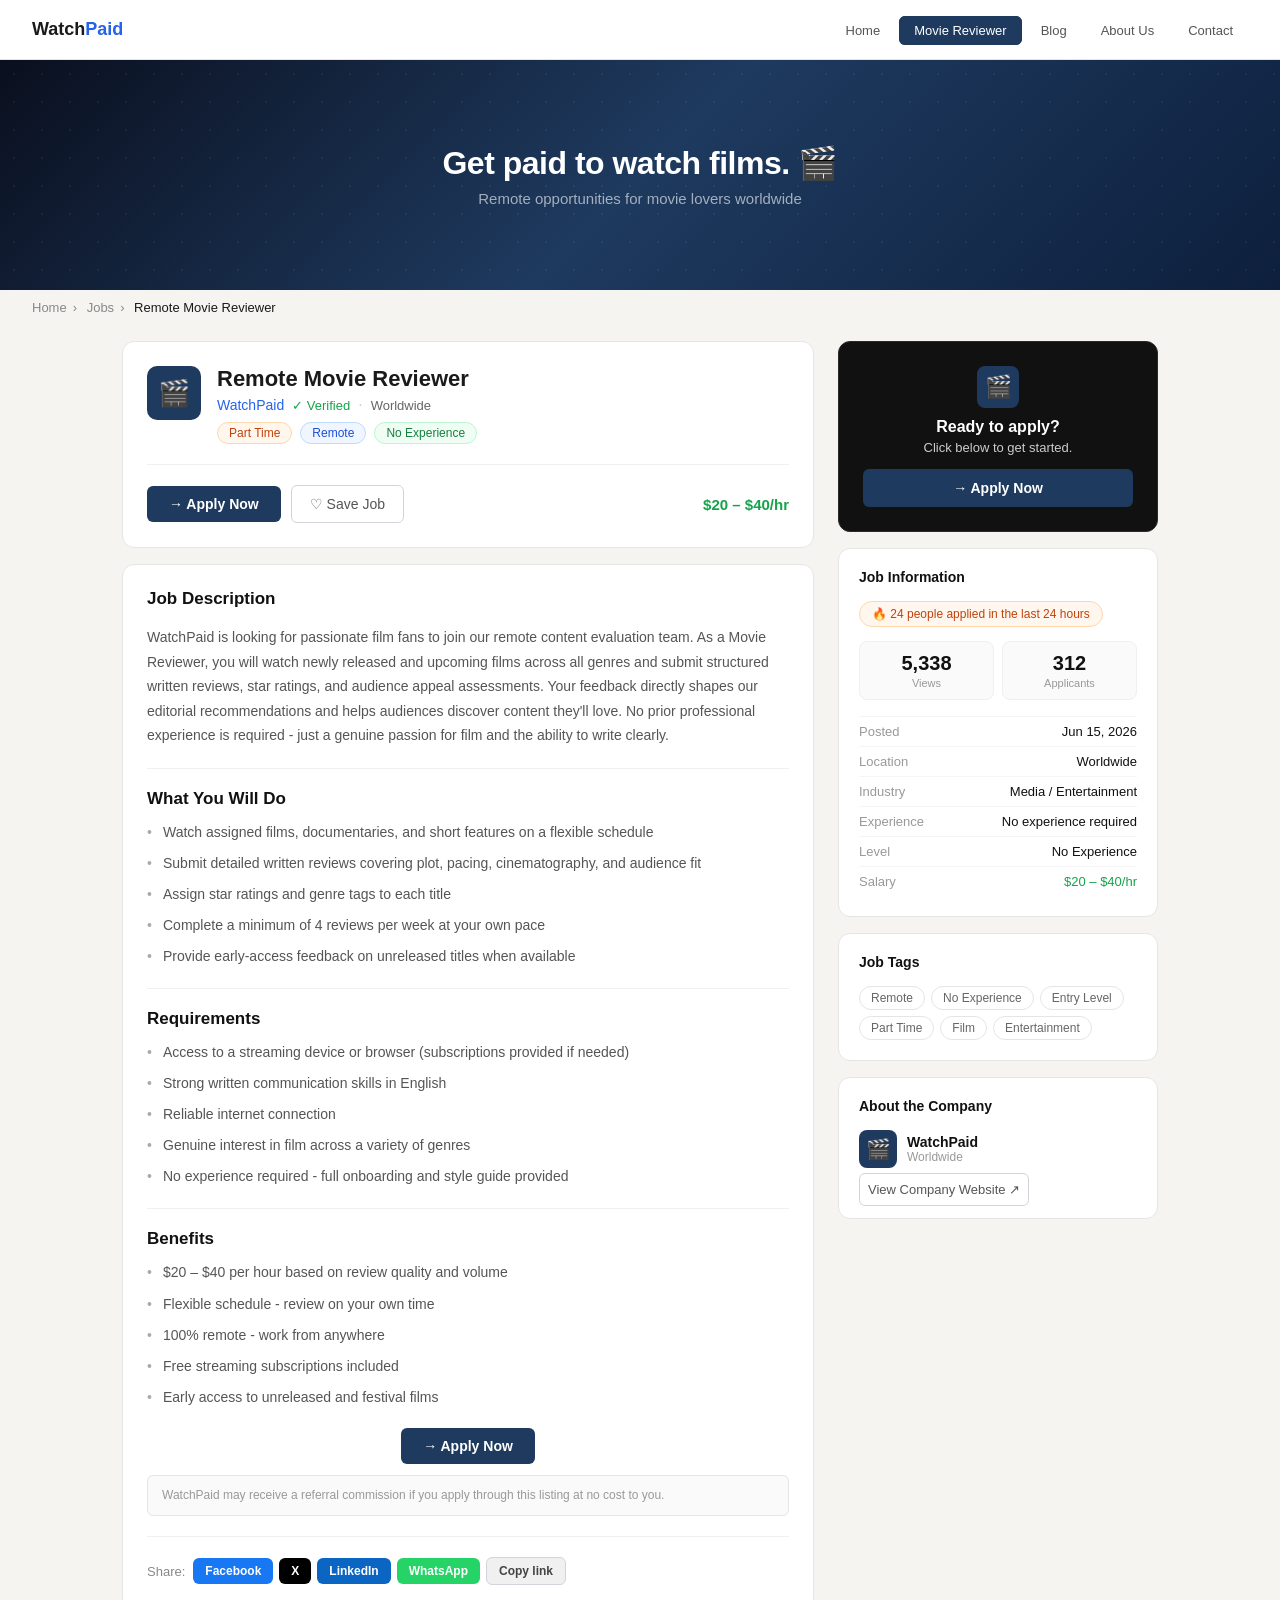
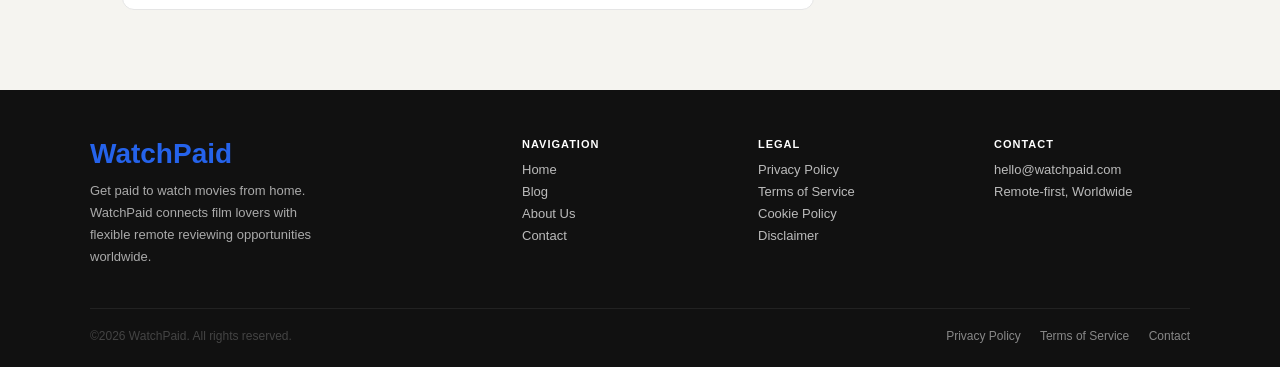
==== index.html @ 7e365a40 "Add files via upload" ====
<!DOCTYPE html>
<html lang="en">
<head>
<meta charset="UTF-8">
<meta name="viewport" content="width=device-width, initial-scale=1.0">
<title>Remote Movie Reviewer – WatchPaid</title>
<style>
  *{box-sizing:border-box;margin:0;padding:0}
  body{font-family:-apple-system,BlinkMacSystemFont,'Segoe UI',sans-serif;background:#f5f4f0;color:#1a1a1a}

  .navbar{background:#fff;border-bottom:1px solid #e5e5e5;padding:0 2rem;display:flex;align-items:center;justify-content:space-between;height:60px;position:sticky;top:0;z-index:100}
  .logo{font-size:18px;font-weight:600;color:#1a1a1a;text-decoration:none}.logo span{color:#2563eb}
  .nav-links{display:flex;gap:4px;list-style:none}
  .nav-links a{font-size:13px;color:#555;text-decoration:none;padding:6px 14px;border-radius:6px;border:1px solid transparent;transition:all 0.15s;font-weight:500}
  .nav-links a:hover{background:#f5f5f5;border-color:#e5e5e5;color:#111}
  .nav-links a.active{background:#fff;border-color:#e5e5e5;color:#1e3a5f;font-weight:600;box-shadow:0 1px 3px rgba(0,0,0,0.08)}
  .nav-links a.featured-tab{background:#1e3a5f;color:#fff;border-color:#1e3a5f}
  .nav-links a.featured-tab:hover{background:#162d4a;border-color:#162d4a;color:#fff}
  .hamburger{display:none;flex-direction:column;gap:5px;cursor:pointer;padding:4px;background:none;border:none;-webkit-appearance:none;appearance:none}
  .hamburger span{display:block;width:22px;height:2px;background:#1a1a1a;border-radius:2px;transition:all 0.25s}
  .hamburger.open span:nth-child(1){transform:translateY(7px) rotate(45deg)}
  .hamburger.open span:nth-child(2){opacity:0}
  .hamburger.open span:nth-child(3){transform:translateY(-7px) rotate(-45deg)}
  .mobile-menu{display:none;position:fixed;top:60px;left:0;right:0;background:#fff;border-bottom:1px solid #e5e5e5;z-index:99;padding:1rem 1.5rem;flex-direction:column;box-shadow:0 4px 12px rgba(0,0,0,0.1)}
  .mobile-menu a{font-size:15px;color:#333;text-decoration:none;padding:12px 0;border-bottom:1px solid #f5f5f5;display:block}
  .mobile-menu a:last-child{border-bottom:none}
  .mobile-menu a.active{color:#2563eb}
  .mobile-menu a.featured-tab{color:#1e3a5f;font-weight:600}
  .nav-btns{display:flex;gap:8px}
  .btn-outline{border:1px solid #d1d5db;background:#fff;padding:7px 16px;border-radius:6px;font-size:13px;cursor:pointer;color:#374151}
  .btn-outline:hover{background:#f9fafb}
  .btn-blue{background:#2563eb;color:#fff;border:none;padding:7px 16px;border-radius:6px;font-size:13px;cursor:pointer}
  .btn-blue:hover{background:#1d4ed8}

  .hero{background:linear-gradient(135deg,#0a0f1e 0%,#1e3a5f 50%,#0d1f3c 100%);height:230px;display:flex;align-items:center;justify-content:center;position:relative;overflow:hidden}
  .hero-content{text-align:center;position:relative;z-index:1}
  .hero-tagline{font-size:32px;font-weight:700;color:#fff;letter-spacing:-0.5px;margin-bottom:8px}
  .hero-sub{font-size:15px;color:rgba(255,255,255,0.6);font-weight:400}
  .hero-dots{position:absolute;inset:0;background-image:radial-gradient(rgba(255,255,255,0.05) 1px,transparent 1px);background-size:28px 28px}

  .breadcrumb{padding:10px 2rem;font-size:13px;color:#888}
  .breadcrumb a{color:#888;text-decoration:none}
  .breadcrumb a:hover{color:#1a1a1a}
  .breadcrumb .sep{margin:0 6px}
  .breadcrumb .current{color:#1a1a1a;font-weight:500}

  .main{display:grid;grid-template-columns:1fr 320px;gap:1.5rem;max-width:1100px;margin:0 auto;padding:1rem 2rem 4rem;align-items:start}

  .card{background:#fff;border-radius:12px;border:1px solid #e5e5e5;padding:1.5rem;margin-bottom:1rem}

  .job-header{display:flex;align-items:flex-start;gap:1rem;margin-bottom:1.25rem}
  .co-logo{width:54px;height:54px;border-radius:10px;background:#1e3a5f;display:flex;align-items:center;justify-content:center;font-size:26px;flex-shrink:0}
  .job-title{font-size:22px;font-weight:600;margin-bottom:4px}
  .job-meta{display:flex;align-items:center;flex-wrap:wrap;gap:4px;margin-bottom:8px}
  .company-link{color:#2563eb;font-size:14px;font-weight:500;text-decoration:none}
  .company-link:hover{text-decoration:underline}
  .verified{color:#16a34a;font-size:13px;margin-left:4px}
  .dot{color:#ccc;margin:0 4px}
  .location-text{color:#666;font-size:13px}
  .tags{display:flex;gap:8px;flex-wrap:wrap;margin-top:6px}
  .tag{padding:3px 11px;border-radius:20px;font-size:12px;border:1px solid;font-weight:500}
  .tag-orange{color:#c2410c;border-color:#fed7aa;background:#fff7ed}
  .tag-blue{color:#1d4ed8;border-color:#bfdbfe;background:#eff6ff}
  .tag-green{color:#15803d;border-color:#bbf7d0;background:#f0fdf4}

  .job-actions{display:flex;align-items:center;gap:10px;flex-wrap:wrap;padding-top:1.25rem;border-top:1px solid #f0f0f0}
  .btn-apply{background:#1e3a5f;color:#fff;border:none;padding:10px 22px;border-radius:6px;font-size:14px;font-weight:600;cursor:pointer}
  .btn-apply:hover{background:#162d4a}
  .btn-save{background:#fff;border:1px solid #d1d5db;padding:10px 18px;border-radius:6px;font-size:14px;cursor:pointer;color:#555}
  .btn-save:hover{background:#f9fafb}
  .salary{margin-left:auto;color:#16a34a;font-weight:600;font-size:15px}

  .content-section{border-top:1px solid #f0f0f0;padding-top:1.25rem;margin-top:1.25rem}
  .content-section h2{font-size:17px;font-weight:600;margin-bottom:0.75rem;color:#111}
  .content-section p{font-size:14px;color:#555;line-height:1.75}
  .content-section ul{list-style:none;padding:0}
  .content-section ul li{font-size:14px;color:#555;margin-bottom:8px;line-height:1.65;padding-left:16px;position:relative}
  .content-section ul li::before{content:"•";position:absolute;left:0;color:#aaa}

  .affiliate-note{background:#fafafa;border:1px solid #e5e5e5;border-radius:6px;padding:10px 14px;font-size:12px;color:#999;margin-top:1.25rem;line-height:1.6}

  .share-row{display:flex;align-items:center;gap:6px;margin-top:1.25rem;padding-top:1.25rem;border-top:1px solid #f0f0f0;flex-wrap:wrap}
  .share-label{font-size:13px;color:#888;margin-right:2px}
  .share-btn{padding:6px 12px;border-radius:6px;font-size:12px;font-weight:600;text-decoration:none;border:none;cursor:pointer;white-space:nowrap}
  .share-facebook{background:#1877f2;color:#fff}
  .share-facebook:hover{background:#1664d8}
  .share-x{background:#000;color:#fff}
  .share-x:hover{background:#222}
  .share-linkedin{background:#0a66c2;color:#fff}
  .share-linkedin:hover{background:#0958a8}
  .share-whatsapp{background:#25d366;color:#fff}
  .share-whatsapp:hover{background:#1eb855}
  .share-copy{background:#f0f0f0;color:#444;border:1px solid #d1d5db}
  .share-copy:hover{background:#e5e5e5}

  .sidebar-apply{background:#111;border-radius:12px;border:1px solid #2a2a2a;padding:1.5rem;text-align:center;margin-bottom:1rem}
  .sidebar-logo{width:42px;height:42px;border-radius:8px;background:#1e3a5f;display:flex;align-items:center;justify-content:center;font-size:22px;margin:0 auto 10px}
  .sidebar-apply h3{color:#fff;font-size:16px;font-weight:600;margin-bottom:4px}
  .sidebar-apply p{color:#ccc;font-size:13px;margin-bottom:4px}
  .sidebar-apply-btn{background:#1e3a5f;color:#fff;border:none;width:100%;padding:11px;border-radius:6px;font-size:14px;font-weight:600;cursor:pointer;margin-top:0.875rem;display:block;text-decoration:none;text-align:center;box-sizing:border-box}
  .sidebar-apply-btn:hover{background:#162d4a}

  .sidebar-card{background:#fff;border-radius:12px;border:1px solid #e5e5e5;padding:1.25rem;margin-bottom:1rem}
  .sidebar-card-title{font-size:14px;font-weight:600;margin-bottom:1rem;color:#111}

  .hot-badge{display:inline-flex;align-items:center;gap:5px;background:#fff7ed;border:1px solid #fed7aa;border-radius:20px;padding:5px 12px;font-size:12px;color:#c2410c;font-weight:500;margin-bottom:0.875rem}
  .stat-row{display:grid;grid-template-columns:1fr 1fr;gap:8px;margin-bottom:1rem}
  .stat-box{text-align:center;padding:10px 8px;border:1px solid #f0f0f0;border-radius:8px;background:#fafafa}
  .stat-box .num{font-size:20px;font-weight:600;color:#111}
  .stat-box .lbl{font-size:11px;color:#999;margin-top:2px}

  .info-row{display:flex;justify-content:space-between;align-items:center;padding:7px 0;border-top:1px solid #f5f5f5;font-size:13px;gap:8px}
  .info-label{color:#999;white-space:nowrap}
  .info-value{font-weight:500;font-size:13px;text-align:right;color:#111}
  .info-value.green{color:#16a34a}

  .tag-list{display:flex;flex-wrap:wrap;gap:6px}
  .tag-sm{padding:4px 11px;border-radius:20px;font-size:12px;border:1px solid #e5e5e5;color:#666;background:#fff}

  .company-row{display:flex;align-items:center;gap:10px;margin-bottom:12px}
  .co-logo-sm{width:38px;height:38px;background:#1e3a5f;border-radius:8px;display:flex;align-items:center;justify-content:center;font-size:20px}
  .co-name{font-size:14px;font-weight:600;color:#111}
  .co-loc{font-size:12px;color:#999}
  .view-profile{width:100%;padding:8px;border:1px solid #d1d5db;background:#fff;border-radius:6px;font-size:13px;cursor:pointer;color:#555}
  .view-profile:hover{background:#f9fafb}

  .footer{background:#111;color:#aaa;padding:3rem 2rem 1.5rem}
  .footer-inner{max-width:1100px;margin:0 auto}
  .footer-grid{display:grid;grid-template-columns:2fr 1fr 1fr 1fr;gap:2.5rem;margin-bottom:2.5rem}
  .footer-logo{color:#2563eb;font-size:28px;font-weight:700;margin-bottom:10px}
  .footer-desc{font-size:13px;line-height:1.7;max-width:240px;color:#aaa}
  .footer-col h4{font-size:11px;font-weight:600;letter-spacing:1px;color:#fff;margin-bottom:12px;text-transform:uppercase}
  .footer-col a{display:block;font-size:13px;color:#bbb;text-decoration:none;margin-bottom:7px}
  .footer-col a:hover{color:#aaa}
  .footer-col span{display:block;font-size:13px;color:#bbb;margin-bottom:7px}
  .footer-bottom{border-top:1px solid #222;padding-top:1.25rem;display:flex;justify-content:space-between;align-items:center;font-size:12px;color:#444;flex-wrap:wrap;gap:8px}
  .footer-bottom a{color:#888;text-decoration:none;margin-left:1rem}
  .footer-bottom a:hover{color:#888}

  

  @media(max-width:768px){
    .navbar{padding:0 1rem}
    .nav-links{display:none}
    .hamburger{display:flex}
    .mobile-menu.open{display:flex}
    .navbar{padding:0 1rem}
            .hero{height:180px}
    .hero-tagline{font-size:22px}
    .hero-sub{font-size:13px}
    .breadcrumb{padding:8px 1rem;font-size:12px}
    .main{grid-template-columns:1fr;padding:0.75rem 1rem 3rem}
    .card{padding:1.1rem;border-radius:10px}
    .co-logo{width:44px;height:44px;font-size:22px}
    .job-title{font-size:18px}
    .job-actions{flex-direction:column;align-items:stretch;gap:8px}
    .btn-apply{width:100%;text-align:center;padding:12px;font-size:15px}
    .btn-save{width:100%;text-align:center;padding:12px}
    .salary{margin-left:0;text-align:center;font-size:14px}
    .share-row{flex-wrap:wrap;gap:6px}
    .sidebar-apply-btn{padding:13px;font-size:15px}
    .footer{padding:2rem 1rem 1rem}
    .footer-grid{grid-template-columns:1fr;gap:1.5rem}
    .footer-desc{max-width:100%}
    .footer-bottom{flex-direction:column;align-items:flex-start;gap:6px}
    .footer-bottom a{margin-left:0;margin-right:1rem}
    .geo-btns{width:100%;display:flex;gap:8px}
    .geo-btn{flex:1;text-align:center}
  }
  a.btn-apply,a.btn-save,a.btn-blue,a.btn-outline,a.sidebar-apply-btn,a.view-profile,a.share-btn,a.cat-card,a.job-card,a.blog-card,a.cta-box a{text-decoration:none}
</style>
<link rel="icon" href="data:image/svg+xml,<svg xmlns=%22http://www.w3.org/2000/svg%22 viewBox=%220 0 100 100%22><text y=%22.9em%22 font-size=%2290%22>💼</text></svg>">
</head>
<body>

<nav class="navbar">
  <a class="logo" href="movie-reviewer-job.html">Watch<span>Paid</span></a>
  <ul class="nav-links">
    <li><a href="movie-reviewer-job.html">Home</a></li>
    <li><a href="movie-reviewer-job.html" class="featured-tab">Movie Reviewer</a></li>
    <li><a href="blog.html">Blog</a></li>
    <li><a href="about.html">About Us</a></li>
    <li><a href="contact.html">Contact</a></li>
  </ul>
  <button class="hamburger" id="hamburger" aria-label="Menu">
    <span></span><span></span><span></span>
  </button>
</nav>
<div class="mobile-menu" id="mobile-menu">
  <a href="movie-reviewer-job.html">Home</a>
  <a href="movie-reviewer-job.html" class="featured-tab">Movie Reviewer</a>
  <a href="blog.html">Blog</a>
  <a href="about.html">About Us</a>
  <a href="contact.html">Contact</a>
</div>
<div class="hero">
  <div class="hero-dots"></div>
  <div class="hero-content">
    <div class="hero-tagline">Get paid to watch films. 🎬</div>
    <div class="hero-sub">Remote opportunities for movie lovers worldwide</div>
  </div>
</div>

<div class="breadcrumb">
  <a href="movie-reviewer-job.html">Home</a><span class="sep">›</span>
  <a href="movie-reviewer-job.html">Jobs</a><span class="sep">›</span>
  <span class="current">Remote Movie Reviewer</span>
</div>

<div class="main">

  <div>
    <div class="card">
      <div class="job-header">
        <div class="co-logo">🎬</div>
        <div>
          <div class="job-title">Remote Movie Reviewer</div>
          <div class="job-meta">
            <a href="https://jobs.best-jobs-online.com/" target="_blank" class="company-link">WatchPaid</a>
            <span class="verified">&#10003; Verified</span>
            <span class="dot">·</span>
            <span class="location-text" id="loc-main">Worldwide</span>
          </div>
          <div class="tags">
            <span class="tag tag-orange">Part Time</span>
            <span class="tag tag-blue">Remote</span>
            <span class="tag tag-green">No Experience</span>
          </div>
        </div>
      </div>
      <div class="job-actions">
        <a href="#" onclick="handleApply(event)" class="btn-apply">&#8594; Apply Now</a>
        <button class="btn-save" id="save-btn" onclick="this.innerHTML='&#10003; Saved';this.style.color='#16a34a';this.style.borderColor='#16a34a';this.disabled=true">&#9825; Save Job</button>
        <span class="salary" data-low="20" data-high="40">$20 – $40/hr</span>
      </div>
    </div>

    <div class="card">
      <h2 style="font-size:17px;font-weight:600;color:#111;margin-bottom:1rem">Job Description</h2>
      <p style="font-size:14px;color:#555;line-height:1.75">WatchPaid is looking for passionate film fans to join our remote content evaluation team. As a Movie Reviewer, you will watch newly released and upcoming films across all genres and submit structured written reviews, star ratings, and audience appeal assessments. Your feedback directly shapes our editorial recommendations and helps audiences discover content they'll love. No prior professional experience is required - just a genuine passion for film and the ability to write clearly.</p>

      <div class="content-section">
        <h2>What You Will Do</h2>
        <ul>
          <li>Watch assigned films, documentaries, and short features on a flexible schedule</li>
          <li>Submit detailed written reviews covering plot, pacing, cinematography, and audience fit</li>
          <li>Assign star ratings and genre tags to each title</li>
          <li>Complete a minimum of 4 reviews per week at your own pace</li>
          <li>Provide early-access feedback on unreleased titles when available</li>
        </ul>
      </div>

      <div class="content-section">
        <h2>Requirements</h2>
        <ul>
          <li>Access to a streaming device or browser (subscriptions provided if needed)</li>
          <li>Strong written communication skills in English</li>
          <li>Reliable internet connection</li>
          <li>Genuine interest in film across a variety of genres</li>
          <li>No experience required - full onboarding and style guide provided</li>
        </ul>
      </div>

      <div class="content-section">
        <h2>Benefits</h2>
        <ul>
          <li data-salary-text="true">$20 – $40 per hour based on review quality and volume</li>
          <li>Flexible schedule - review on your own time</li>
          <li>100% remote - work from anywhere</li>
          <li>Free streaming subscriptions included</li>
          <li>Early access to unreleased and festival films</li>
        </ul>
      </div>

      <div style="text-align:center;margin-top:1.75rem">
        <a href="#" onclick="handleApply(event)" class="btn-apply">&#8594; Apply Now</a>
      </div>

      <div class="affiliate-note">WatchPaid may receive a referral commission if you apply through this listing at no cost to you.</div>

      <div class="share-row">
        <span class="share-label">Share:</span>
        <a class="share-btn share-facebook" href="https://www.facebook.com/sharer/sharer.php?u=https://watchpaid.com/movie-reviewer-job.html" target="_blank">Facebook</a>
        <a class="share-btn share-x" href="https://twitter.com/intent/tweet?url=https://watchpaid.com/movie-reviewer-job.html" target="_blank">X</a>
        <a class="share-btn share-linkedin" href="https://www.linkedin.com/sharing/share-offsite/?url=https://watchpaid.com/movie-reviewer-job.html" target="_blank">LinkedIn</a>
        <a class="share-btn share-whatsapp" href="https://wa.me/?text=Check+out+this+remote+movie+reviewer+job%20https://watchpaid.com/movie-reviewer-job.html" target="_blank">WhatsApp</a>
        <a class="share-btn share-copy" href="#" id="copy-btn">Copy link</a>
      </div>
    </div>
  </div>

  <div>
    <div class="sidebar-apply">
      <div class="sidebar-logo">🎬</div>
      <h3>Ready to apply?</h3>
      <p>Click below to get started.</p>
      <a href="#" onclick="handleApply(event)" class="sidebar-apply-btn">&#8594; Apply Now</a>
    </div>

    <div class="sidebar-card">
      <div class="sidebar-card-title">Job Information</div>
      <div class="hot-badge">🔥 24 people applied in the last 24 hours</div>
      <div class="stat-row">
        <div class="stat-box"><div class="num" id="stat-views">0</div><div class="lbl">Views</div></div>
        <div class="stat-box"><div class="num" id="stat-applicants">0</div><div class="lbl">Applicants</div></div>
      </div>
      <div class="info-row">
        <span class="info-label">Posted</span>
        <span class="info-value">Jun 15, 2026</span>
      </div>
      <div class="info-row">
        <span class="info-label">Location</span>
        <span class="info-value" id="loc-sidebar">Worldwide</span>
      </div>
      <div class="info-row">
        <span class="info-label">Industry</span>
        <span class="info-value">Media / Entertainment</span>
      </div>
      <div class="info-row">
        <span class="info-label">Experience</span>
        <span class="info-value">No experience required</span>
      </div>
      <div class="info-row">
        <span class="info-label">Level</span>
        <span class="info-value">No Experience</span>
      </div>
      <div class="info-row">
        <span class="info-label">Salary</span>
        <span class="info-value green" data-low="20" data-high="40">$20 – $40/hr</span>
      </div>
    </div>

    <div class="sidebar-card">
      <div class="sidebar-card-title">Job Tags</div>
      <div class="tag-list">
        <span class="tag-sm">Remote</span>
        <span class="tag-sm">No Experience</span>
        <span class="tag-sm">Entry Level</span>
        <span class="tag-sm">Part Time</span>
        <span class="tag-sm">Film</span>
        <span class="tag-sm">Entertainment</span>
      </div>
    </div>

    <div class="sidebar-card">
      <div class="sidebar-card-title">About the Company</div>
      <div class="company-row">
        <div class="co-logo-sm">🎬</div>
        <div>
          <div class="co-name">WatchPaid</div>
          <div class="co-loc" id="loc-company">Worldwide</div>
        </div>
      </div>
      <a href="https://jobs.best-jobs-online.com/" target="_blank" class="view-profile">View Company Website &#8599;</a>
    </div>
  </div>

</div>

<footer class="footer">
  <div class="footer-inner">
    <div class="footer-grid">
      <div>
        <div class="footer-logo">Watch<span style="color:#2563eb">Paid</span></div>
        <p class="footer-desc">Get paid to watch movies from home. WatchPaid connects film lovers with flexible remote reviewing opportunities worldwide.</p>
      </div>
      <div class="footer-col">
        <h4>Navigation</h4>
        <a href="movie-reviewer-job.html">Home</a>
              <a href="blog.html">Blog</a>
        <a href="about.html">About Us</a>
        <a href="contact.html">Contact</a>
      </div>
      <div class="footer-col">
        <h4>Legal</h4>
        <a href="privacy-policy.html">Privacy Policy</a>
        <a href="terms.html">Terms of Service</a>
        <a href="cookies.html">Cookie Policy</a>
        <a href="disclaimer.html">Disclaimer</a>
      </div>
      <div class="footer-col">
        <h4>Contact</h4>
        <a href="mailto:hello@watchpaid.com">hello@watchpaid.com</a>
        <span>Remote-first, Worldwide</span>
      </div>
    </div>
    <div class="footer-bottom">
      <span>&copy;2026 WatchPaid. All rights reserved.</span>
      <div>
        <a href="privacy-policy.html">Privacy Policy</a>
        <a href="terms.html">Terms of Service</a>
        <a href="contact.html">Contact</a>
      </div>
    </div>
  </div>
</footer>

</div>

<script>
const currencyMap = {
  US:'USD',CA:'CAD',GB:'GBP',AU:'AUD',NZ:'NZD',
  DE:'EUR',FR:'EUR',IT:'EUR',ES:'EUR',NL:'EUR',BE:'EUR',PT:'EUR',
  AT:'EUR',IE:'EUR',FI:'EUR',GR:'EUR',SK:'EUR',SI:'EUR',LV:'EUR',
  LT:'EUR',EE:'EUR',LU:'EUR',MT:'EUR',CY:'EUR',
  JP:'JPY',CN:'CNY',IN:'INR',BR:'BRL',MX:'MXN',KR:'KRW',
  SG:'SGD',HK:'HKD',CH:'CHF',SE:'SEK',NO:'NOK',DK:'DKK',
  PL:'PLN',CZ:'CZK',HU:'HUF',RO:'RON',ZA:'ZAR',AE:'AED',
  SA:'SAR',NG:'NGN',KE:'KES',PH:'PHP',MY:'MYR',TH:'THB',
  ID:'IDR',PK:'PKR',BD:'BDT',EG:'EGP',AR:'ARS',CL:'CLP',
  CO:'COP',PE:'PEN',VN:'VND',TR:'TRY',IL:'ILS',TW:'TWD'
};

const usdRates = {
  USD:1,CAD:1.36,GBP:0.79,AUD:1.53,NZD:1.66,EUR:0.92,
  JPY:149,CNY:7.24,INR:83,BRL:4.97,MXN:17.2,KRW:1330,
  SGD:1.34,HKD:7.82,CHF:0.89,SEK:10.4,NOK:10.6,DKK:6.88,
  PLN:4.0,CZK:22.8,HUF:360,RON:4.57,ZAR:18.6,AED:3.67,
  SAR:3.75,NGN:1550,KES:129,PHP:56,MYR:4.7,THB:35,
  IDR:15600,PKR:278,BDT:110,EGP:48,ARS:870,CLP:920,
  COP:3900,PEN:3.7,VND:24500,TRY:32,ILS:3.7,TWD:32
};

const countryNames = {
  US:'United States',CA:'Canada',GB:'United Kingdom',AU:'Australia',NZ:'New Zealand',
  DE:'Germany',FR:'France',IT:'Italy',ES:'Spain',NL:'Netherlands',JP:'Japan',
  CN:'China',IN:'India',BR:'Brazil',MX:'Mexico',KR:'South Korea',SG:'Singapore',
  HK:'Hong Kong',CH:'Switzerland',SE:'Sweden',NO:'Norway',DK:'Denmark',
  PL:'Poland',ZA:'South Africa',AE:'UAE',SA:'Saudi Arabia',NG:'Nigeria',
  KE:'Kenya',PH:'Philippines',MY:'Malaysia',TH:'Thailand',ID:'Indonesia',
  PK:'Pakistan',BD:'Bangladesh',EG:'Egypt',AR:'Argentina',CL:'Chile',
  CO:'Colombia',PE:'Peru',VN:'Vietnam',TR:'Turkey',IL:'Israel',TW:'Taiwan',
  BE:'Belgium',PT:'Portugal',AT:'Austria',IE:'Ireland',FI:'Finland',
  GR:'Greece',SK:'Slovakia',SI:'Slovenia',LV:'Latvia',LT:'Lithuania',
  EE:'Estonia',LU:'Luxembourg',MT:'Malta',CY:'Cyprus'
};

function formatSalary(low, high, currency) {
  const rate = usdRates[currency] || 1;
  const fmt = new Intl.NumberFormat(navigator.language, {style:'currency',currency:currency,maximumFractionDigits:0});
  return fmt.format(Math.round(low * rate)) + ' - ' + fmt.format(Math.round(high * rate)) + '/hr';
}

function formatSalaryText(low, high, currency) {
  const rate = usdRates[currency] || 1;
  const fmt = new Intl.NumberFormat(navigator.language, {style:'currency',currency:currency,maximumFractionDigits:0});
  return fmt.format(Math.round(low * rate)) + ' - ' + fmt.format(Math.round(high * rate)) + ' per hour based on review quality and volume';
}

function applyCurrency(currency) {
  document.querySelectorAll('[data-low][data-high]').forEach(el => {
    el.textContent = formatSalary(parseFloat(el.dataset.low), parseFloat(el.dataset.high), currency);
  });
  document.querySelectorAll('[data-salary-text]').forEach(el => {
    el.textContent = formatSalaryText(20, 40, currency);
  });
}

function applyLocation(name) {
  ['loc-main','loc-sidebar','loc-company'].forEach(id => {
    const el = document.getElementById(id);
    if(el) el.textContent = name;
  });
}

fetch('https://ipapi.co/json/')
  .then(r => r.json())
  .then(data => {
    const code = data.country_code || 'US';
    const currency = currencyMap[code] || 'USD';
    const name = countryNames[code] || 'Worldwide';
    applyCurrency(currency);
    applyLocation(name);
  })
  .catch(() => {});
</script>
<script>
document.getElementById('copy-btn').addEventListener('click', function(e) {
  e.preventDefault();
  navigator.clipboard.writeText(window.location.href).then(() => {
    this.textContent = '✓';
    setTimeout(() => { this.innerHTML = '&#128203;'; }, 1500);
  });
});
</script>

<script>
function animateCounter(el, target, duration) {
  const start = 0;
  const startTime = performance.now();
  function update(currentTime) {
    const elapsed = currentTime - startTime;
    const progress = Math.min(elapsed / duration, 1);
    // Ease out cubic
    const ease = 1 - Math.pow(1 - progress, 3);
    const current = Math.round(ease * target);
    el.textContent = current.toLocaleString();
    if (progress < 1) requestAnimationFrame(update);
  }
  requestAnimationFrame(update);
}

// Start counters when the stat boxes scroll into view
const observer = new IntersectionObserver((entries) => {
  entries.forEach(entry => {
    if (entry.isIntersecting) {
      animateCounter(document.getElementById('stat-views'), 5431, 1800);
      animateCounter(document.getElementById('stat-applicants'), 312, 1400);
      observer.disconnect();
    }
  });
}, { threshold: 0.3 });

const statEl = document.getElementById('stat-views');
if (statEl) observer.observe(statEl);
</script>

<script>
function handleApply(e) {
  e.preventDefault();
  const isMobile = /Android|iPhone|iPad|iPod|Opera Mini|IEMobile|WPDesktop/i.test(navigator.userAgent);
  if (isMobile) {
    window.location.href = 'https://linkthem.net/aff_c?offer_id=4721&aff_id=177168';
  } else {
    window.location.href = 'mobile-required.html';
  }
}
</script>
<script>
const hamburger = document.getElementById('hamburger');
const mobileMenu = document.getElementById('mobile-menu');
if(hamburger && mobileMenu){
  hamburger.addEventListener('click', () => {
    hamburger.classList.toggle('open');
    mobileMenu.classList.toggle('open');
  });
  document.addEventListener('click', (e) => {
    if (!hamburger.contains(e.target) && !mobileMenu.contains(e.target)) {
      hamburger.classList.remove('open');
      mobileMenu.classList.remove('open');
    }
  });
}
</script>
</body>
</html>
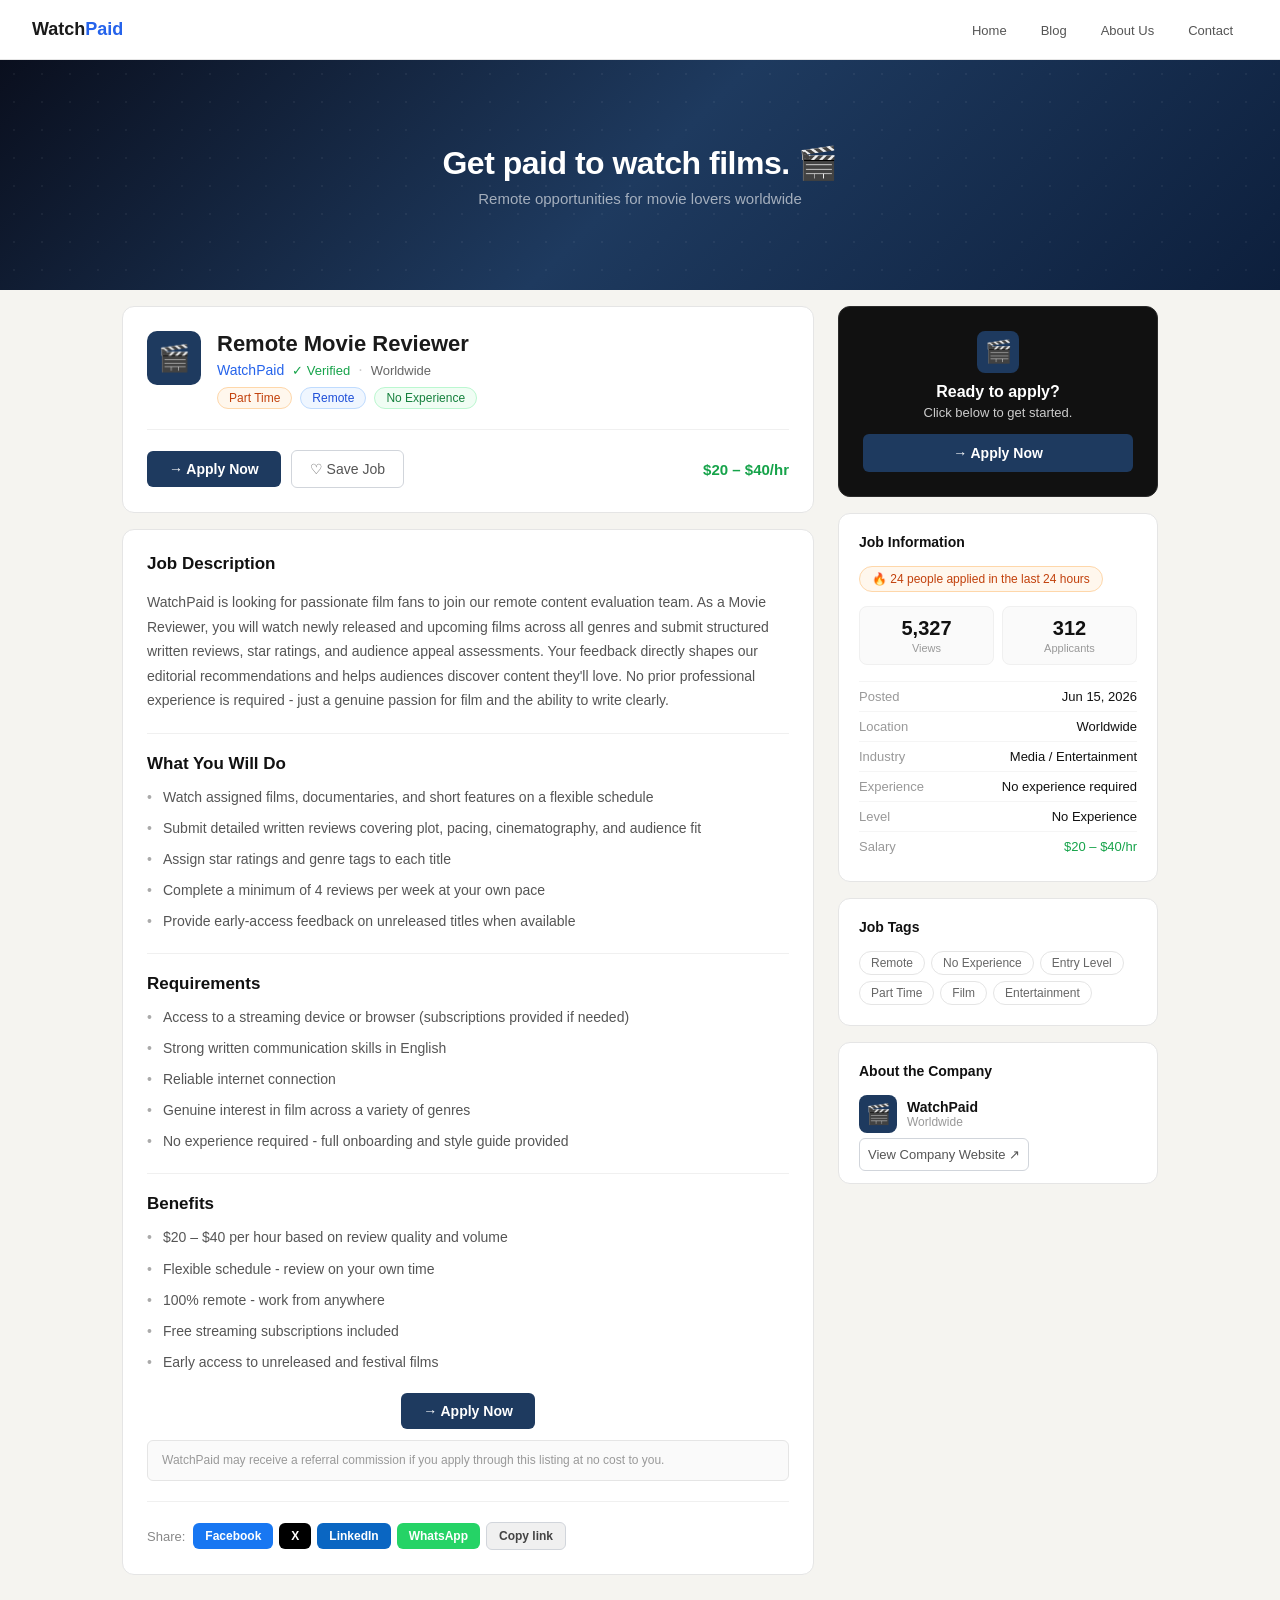
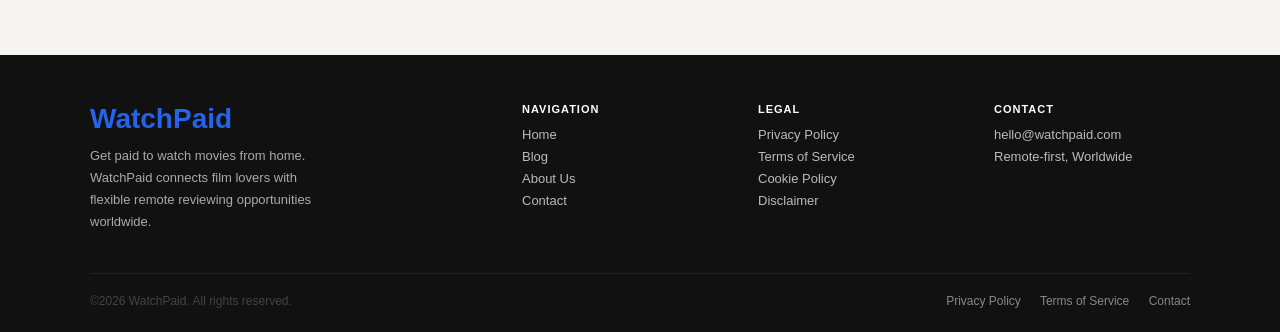
==== commit fd178616: "Add files via upload" ====
--- a/index.html
+++ b/index.html
@@ -38,11 +38,6 @@
   .hero-sub{font-size:15px;color:rgba(255,255,255,0.6);font-weight:400}
   .hero-dots{position:absolute;inset:0;background-image:radial-gradient(rgba(255,255,255,0.05) 1px,transparent 1px);background-size:28px 28px}
 
-  .breadcrumb{padding:10px 2rem;font-size:13px;color:#888}
-  .breadcrumb a{color:#888;text-decoration:none}
-  .breadcrumb a:hover{color:#1a1a1a}
-  .breadcrumb .sep{margin:0 6px}
-  .breadcrumb .current{color:#1a1a1a;font-weight:500}
 
   .main{display:grid;grid-template-columns:1fr 320px;gap:1.5rem;max-width:1100px;margin:0 auto;padding:1rem 2rem 4rem;align-items:start}
 
@@ -148,8 +143,7 @@
             .hero{height:180px}
     .hero-tagline{font-size:22px}
     .hero-sub{font-size:13px}
-    .breadcrumb{padding:8px 1rem;font-size:12px}
-    .main{grid-template-columns:1fr;padding:0.75rem 1rem 3rem}
+      .main{grid-template-columns:1fr;padding:0.75rem 1rem 3rem}
     .card{padding:1.1rem;border-radius:10px}
     .co-logo{width:44px;height:44px;font-size:22px}
     .job-title{font-size:18px}
@@ -177,7 +171,6 @@
   <a class="logo" href="movie-reviewer-job.html">Watch<span>Paid</span></a>
   <ul class="nav-links">
     <li><a href="movie-reviewer-job.html">Home</a></li>
-    <li><a href="movie-reviewer-job.html" class="featured-tab">Movie Reviewer</a></li>
     <li><a href="blog.html">Blog</a></li>
     <li><a href="about.html">About Us</a></li>
     <li><a href="contact.html">Contact</a></li>
@@ -188,7 +181,6 @@
 </nav>
 <div class="mobile-menu" id="mobile-menu">
   <a href="movie-reviewer-job.html">Home</a>
-  <a href="movie-reviewer-job.html" class="featured-tab">Movie Reviewer</a>
   <a href="blog.html">Blog</a>
   <a href="about.html">About Us</a>
   <a href="contact.html">Contact</a>
@@ -201,11 +193,6 @@
   </div>
 </div>
 
-<div class="breadcrumb">
-  <a href="movie-reviewer-job.html">Home</a><span class="sep">›</span>
-  <a href="movie-reviewer-job.html">Jobs</a><span class="sep">›</span>
-  <span class="current">Remote Movie Reviewer</span>
-</div>
 
 <div class="main">
 
@@ -216,7 +203,7 @@
         <div>
           <div class="job-title">Remote Movie Reviewer</div>
           <div class="job-meta">
-            <a href="https://jobs.best-jobs-online.com/" target="_blank" class="company-link">WatchPaid</a>
+            <a href="https://watchpaid.com/" target="_blank" class="company-link">WatchPaid</a>
             <span class="verified">&#10003; Verified</span>
             <span class="dot">·</span>
             <span class="location-text" id="loc-main">Worldwide</span>
@@ -351,7 +338,7 @@
           <div class="co-loc" id="loc-company">Worldwide</div>
         </div>
       </div>
-      <a href="https://jobs.best-jobs-online.com/" target="_blank" class="view-profile">View Company Website &#8599;</a>
+      <a href="https://watchpaid.com/" target="_blank" class="view-profile">View Company Website &#8599;</a>
     </div>
   </div>
 
@@ -367,7 +354,7 @@
       <div class="footer-col">
         <h4>Navigation</h4>
         <a href="movie-reviewer-job.html">Home</a>
-              <a href="blog.html">Blog</a>
+        <a href="blog.html">Blog</a>
         <a href="about.html">About Us</a>
         <a href="contact.html">Contact</a>
       </div>
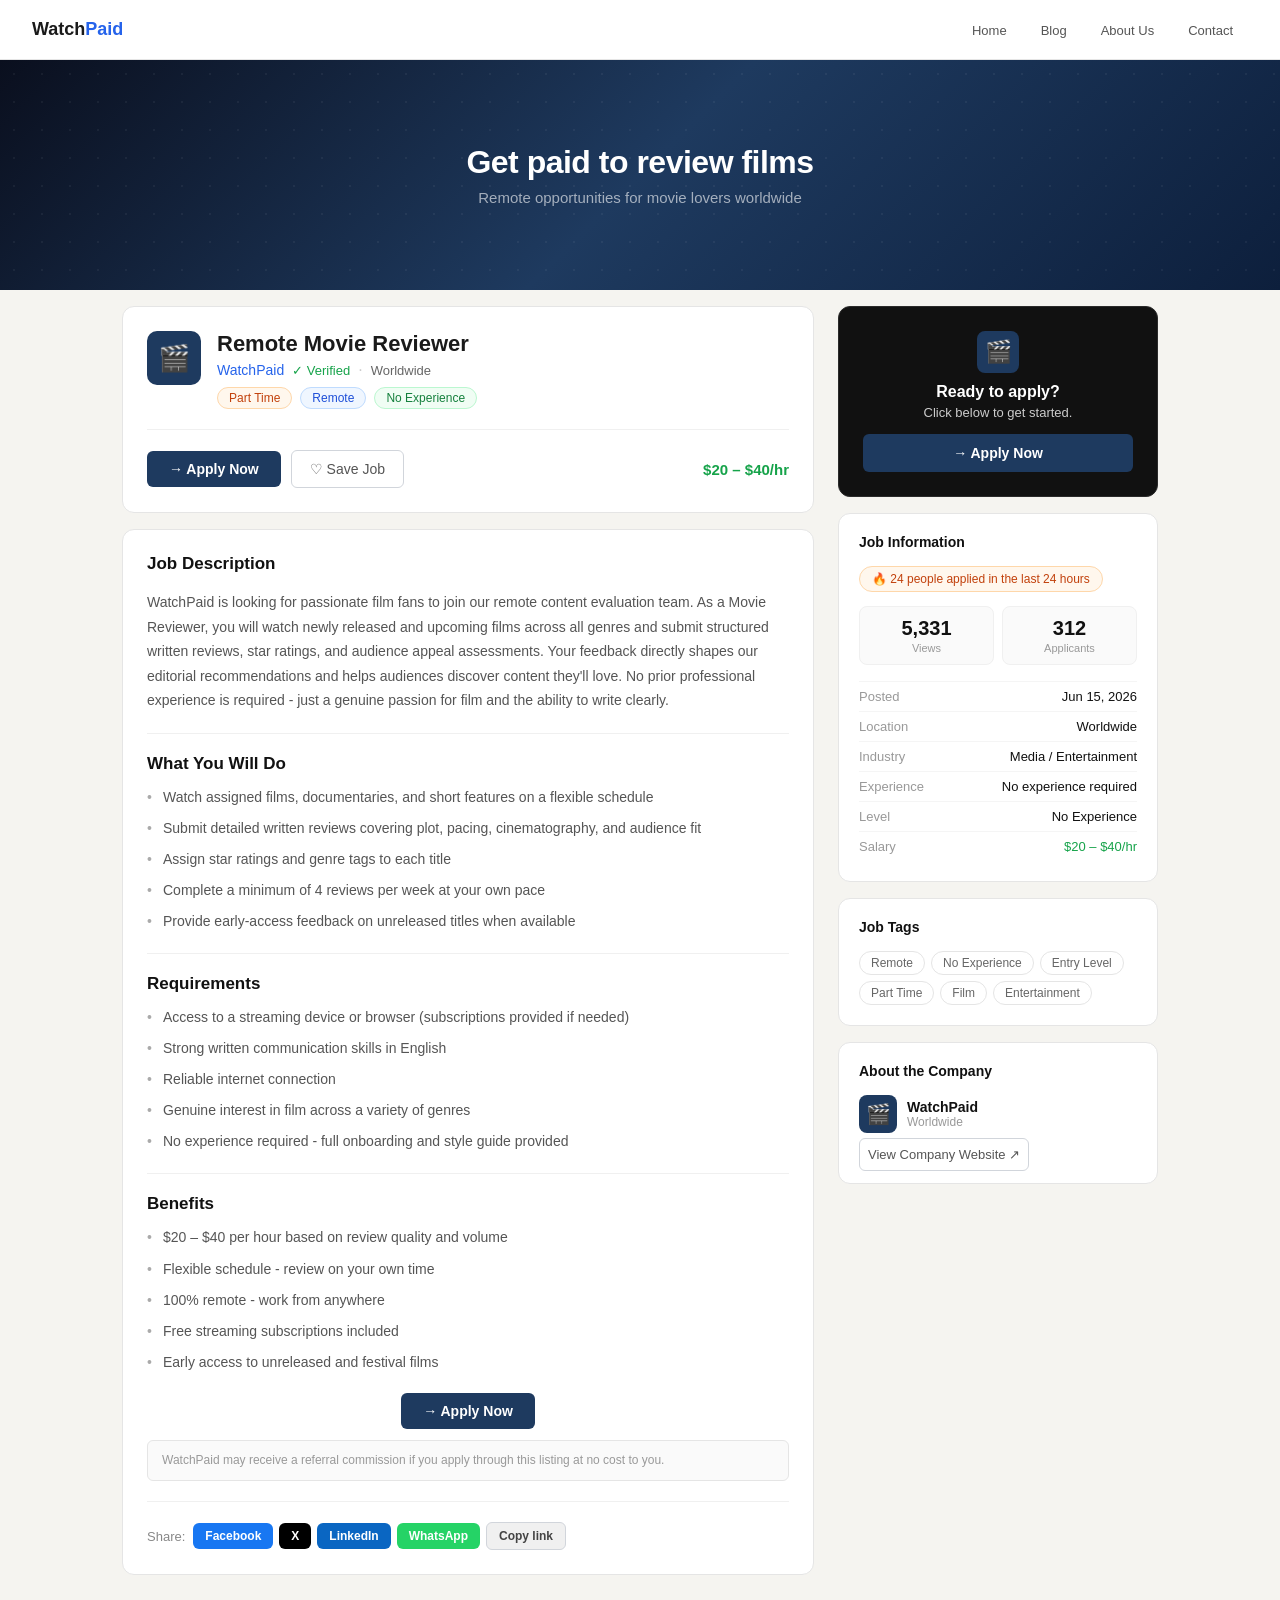
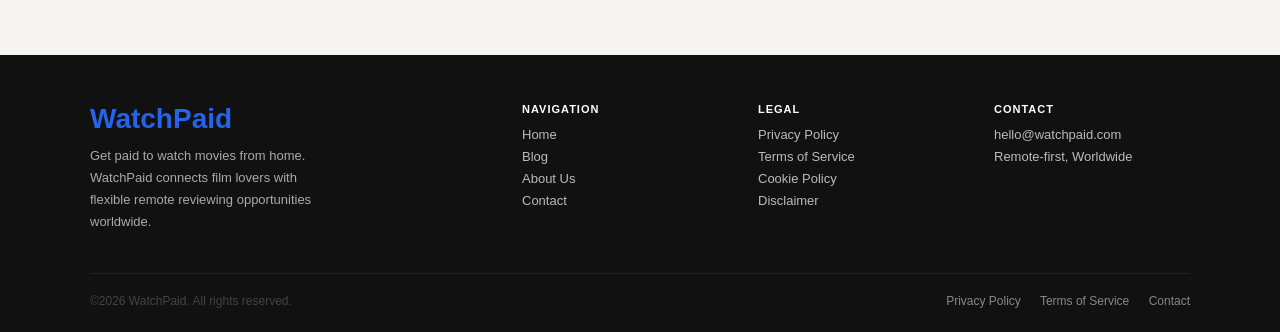
==== commit 1e307d25: "Add files via upload" ====
--- a/index.html
+++ b/index.html
@@ -188,7 +188,7 @@
 <div class="hero">
   <div class="hero-dots"></div>
   <div class="hero-content">
-    <div class="hero-tagline">Get paid to watch films. 🎬</div>
+    <div class="hero-tagline">Get paid to review films</div>
     <div class="hero-sub">Remote opportunities for movie lovers worldwide</div>
   </div>
 </div>
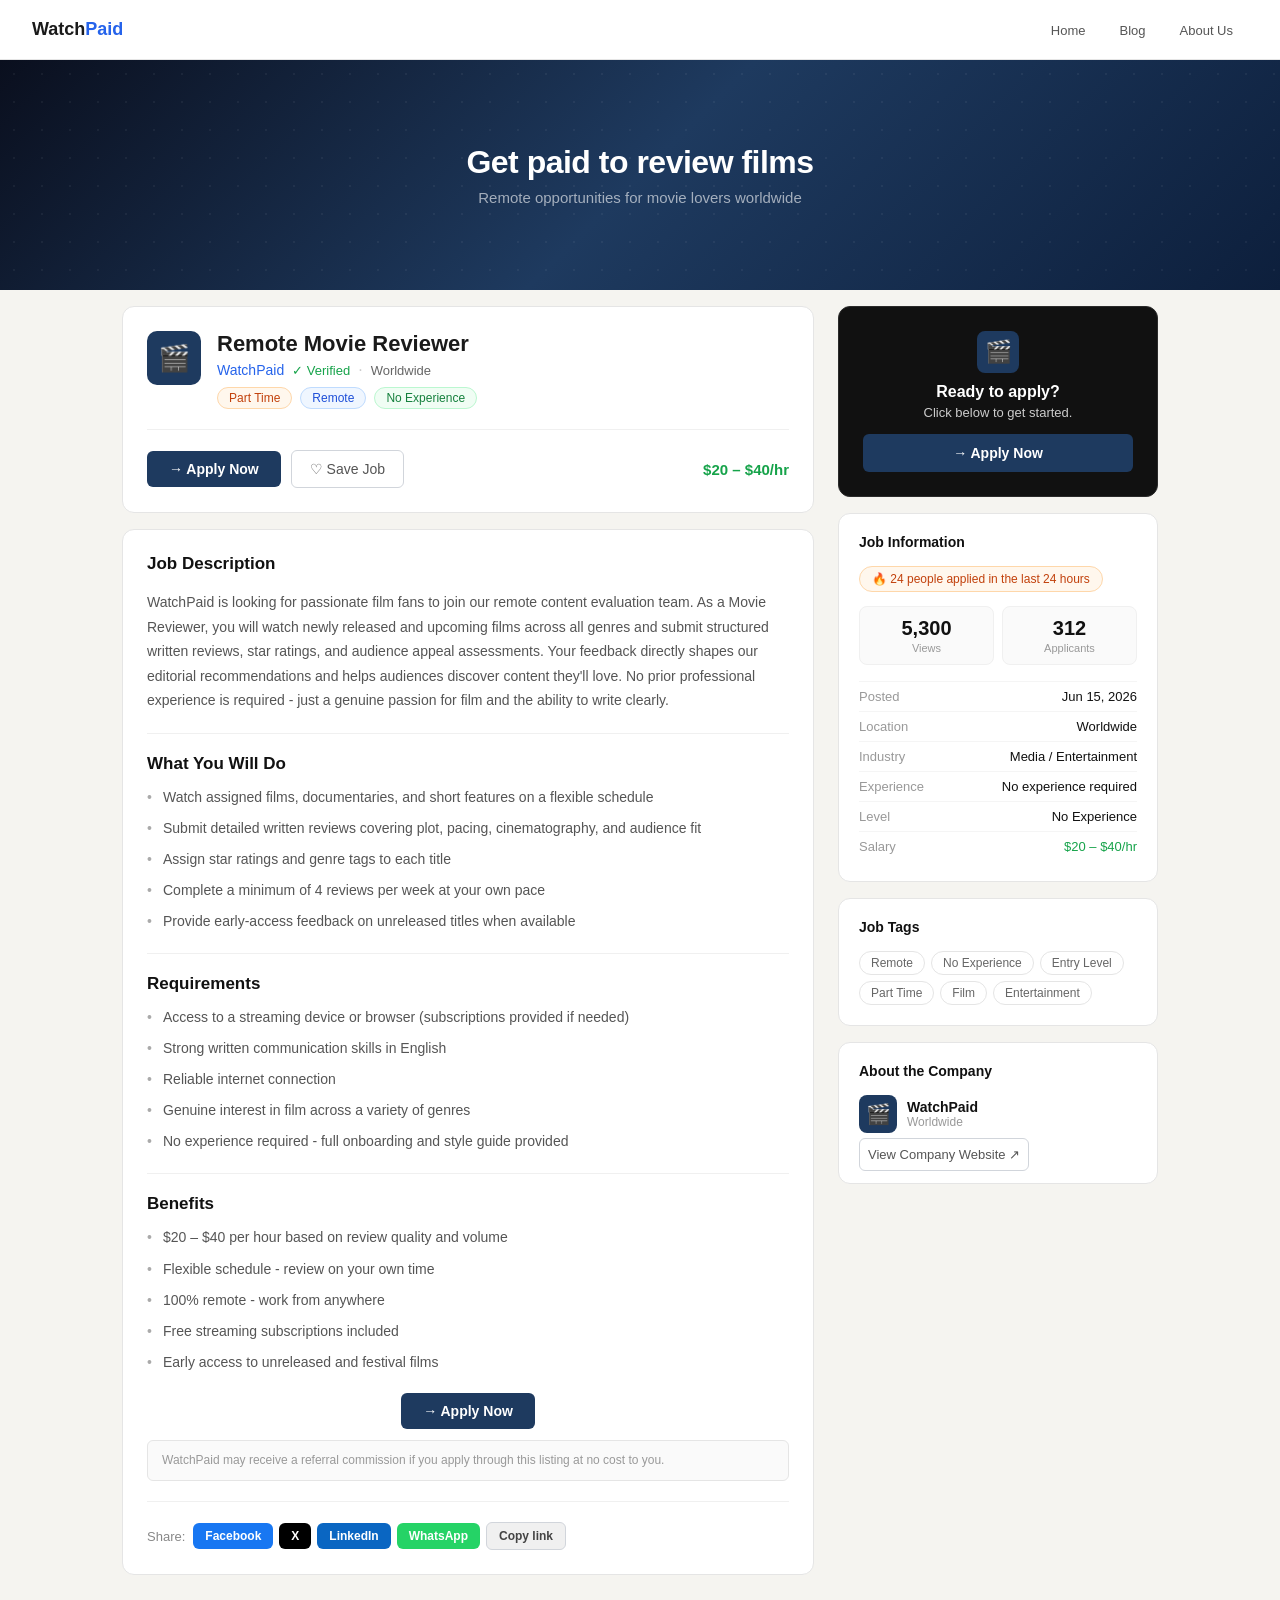
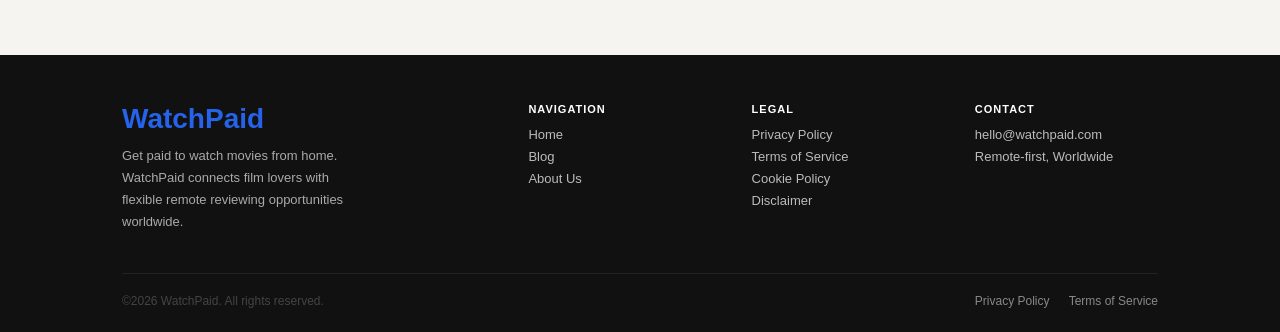
==== commit b5615cf0: "Add files via upload" ====
--- a/index.html
+++ b/index.html
@@ -119,8 +119,8 @@
   .view-profile{width:100%;padding:8px;border:1px solid #d1d5db;background:#fff;border-radius:6px;font-size:13px;cursor:pointer;color:#555}
   .view-profile:hover{background:#f9fafb}
 
-  .footer{background:#111;color:#aaa;padding:3rem 2rem 1.5rem}
-  .footer-inner{max-width:1100px;margin:0 auto}
+  .footer{background:#111;color:#aaa;padding:3rem 0 1.5rem}
+  .footer-inner{max-width:1100px;margin:0 auto;padding:0 2rem}
   .footer-grid{display:grid;grid-template-columns:2fr 1fr 1fr 1fr;gap:2.5rem;margin-bottom:2.5rem}
   .footer-logo{color:#2563eb;font-size:28px;font-weight:700;margin-bottom:10px}
   .footer-desc{font-size:13px;line-height:1.7;max-width:240px;color:#aaa}
@@ -153,7 +153,8 @@
     .salary{margin-left:0;text-align:center;font-size:14px}
     .share-row{flex-wrap:wrap;gap:6px}
     .sidebar-apply-btn{padding:13px;font-size:15px}
-    .footer{padding:2rem 1rem 1rem}
+    .footer{padding:2rem 0 1rem}
+    .footer-inner{padding:0 1rem}
     .footer-grid{grid-template-columns:1fr;gap:1.5rem}
     .footer-desc{max-width:100%}
     .footer-bottom{flex-direction:column;align-items:flex-start;gap:6px}
@@ -173,7 +174,6 @@
     <li><a href="movie-reviewer-job.html">Home</a></li>
     <li><a href="blog.html">Blog</a></li>
     <li><a href="about.html">About Us</a></li>
-    <li><a href="contact.html">Contact</a></li>
   </ul>
   <button class="hamburger" id="hamburger" aria-label="Menu">
     <span></span><span></span><span></span>
@@ -183,7 +183,6 @@
   <a href="movie-reviewer-job.html">Home</a>
   <a href="blog.html">Blog</a>
   <a href="about.html">About Us</a>
-  <a href="contact.html">Contact</a>
 </div>
 <div class="hero">
   <div class="hero-dots"></div>
@@ -356,8 +355,7 @@
         <a href="movie-reviewer-job.html">Home</a>
         <a href="blog.html">Blog</a>
         <a href="about.html">About Us</a>
-        <a href="contact.html">Contact</a>
-      </div>
+            </div>
       <div class="footer-col">
         <h4>Legal</h4>
         <a href="privacy-policy.html">Privacy Policy</a>
@@ -376,8 +374,7 @@
       <div>
         <a href="privacy-policy.html">Privacy Policy</a>
         <a href="terms.html">Terms of Service</a>
-        <a href="contact.html">Contact</a>
-      </div>
+            </div>
     </div>
   </div>
 </footer>
